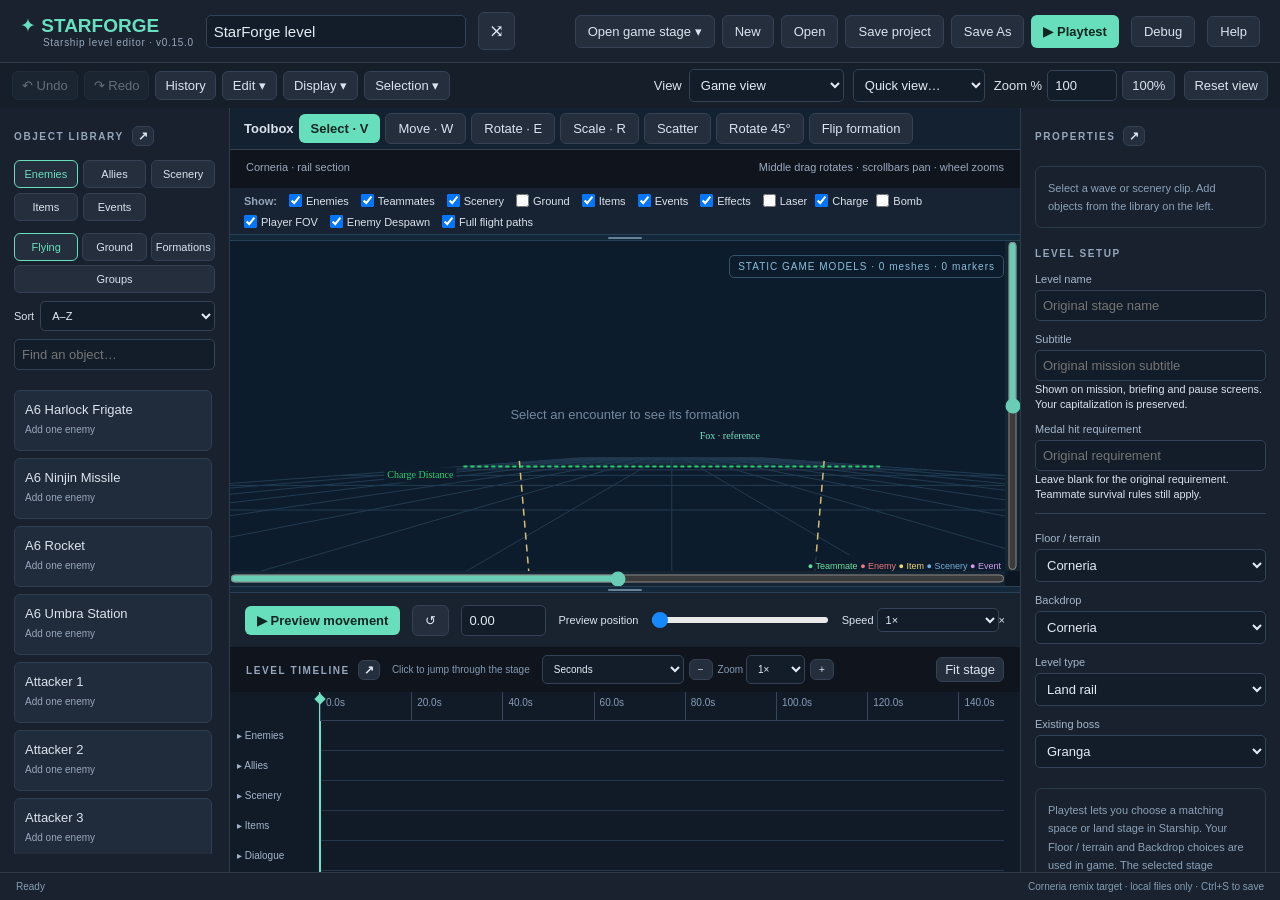
==== source/editor/index.html @ 27675268 "Publish StarForge v0.15.0 MIT editor source" ====
<!doctype html><html><head><script>if(location.pathname==='/')location.replace('native.html');</script><meta charset="utf-8"><title>StarForge · Starship Level Editor</title><link rel="stylesheet" href="style.css"><link rel="icon" type="image/x-icon" href="/StarForge.ico"></head><body>

<header><div class="brand">✦ <b>STARFORGE</b><span>Starship level editor · v0.10.0</span></div><input id="title" aria-label="Level name"><div class="actions"><button id="realStage">Open game stage</button><button id="new">New</button><button id="open">Open</button><button id="save">Save project</button><button id="export">Export to remix</button><button id="playtest" class="primary">▶ Playtest</button></div></header>

<div class="toolbar"><button id="undo">↶ Undo</button><button id="redo">↷ Redo</button><span class="divider"></span><button id="duplicate">Duplicate</button><button id="delete">Delete</button><label><input type="checkbox" id="snap" checked> Snap to grid</label><span class="spacer"></span><label>View <select id="view"><option value="game">Game view</option><option value="perspective">3D overview</option><option value="top">Top · X / forward</option><option value="side">Side · height / forward</option></select></label><button id="reset">Reset view</button></div>

<main><aside class="library"><h3>OBJECT LIBRARY</h3><div class="tabs"><button data-tab="enemy" class="active">Enemies</button><button data-tab="scenery">Scenery</button></div><input id="search" placeholder="Find an object…" aria-label="Search objects"><div id="palette"></div><div class="tip">Click an object to add it at the playhead.<br><br>Toggle Game models to see supported original meshes.</div></aside>

<section class="center"><div class="scenehead"><span id="sceneName">Corneria · rail section</span><span id="cameraInfo">Hold middle mouse button to look around · wheel to zoom</span></div><div class="viewport"><canvas id="scene"></canvas><div class="badge">PLACEMENT PREVIEW</div><div class="legend"><i class="enemy"></i> Enemy <i class="prop"></i> Scenery <i class="rail"></i> Flight corridor</div><div id="empty">Select an encounter to see its formation</div></div><div class="transport"><button id="play" class="primary">▶ Preview movement</button><button id="stop">↺</button><output id="time">00:00.0</output><input id="scrub" type="range" min="0" max="150" step="0.1"><label>Speed <select id="previewSpeed"><option value="0.5">0.5×</option><option value="1" selected>1×</option><option value="2">2×</option><option value="0.375">Landmaster cruise</option><option value="0.5">Blue Marine cruise</option></select>×</label></div><div class="timelinehead"><h3>LEVEL TIMELINE</h3><span>Click to scrub · drag a clip to change its start</span><button id="fit">Fit 150s</button></div><div id="timeline"><div id="ruler"></div><div class="lane"><label>Waves</label><div id="waves" class="track"></div></div><div class="lane"><label>Scenery</label><div id="props" class="track"></div></div><div id="playhead"></div></div></section>

<aside class="inspector"><h3>PROPERTIES</h3><div id="inspector"></div><section id="levelProperties"><h3>LEVEL SETUP</h3><div id="environment"></div><h3>LEVEL CHECKS</h3><div id="checks"></div><div class="tip">Preview approximates placement and motion. Collision, damage, scoring and boss behavior must be tested in Starship.</div></section></aside></main>

<footer><span id="status">Ready</span><span>Corneria remix target · local files only · Ctrl+S to save</span></footer><input type="file" id="file" accept=".starlevel,.json" hidden><script src="generated/game-data.js"></script><script src="config.js"></script><script src="session-debug.js"></script><script src="history-tools.js"></script><script src="group-tools.js"></script><script src="model-preview.js"></script><script src="sample.js"></script><script src="dialogue.js"></script><script src="music-library.js"></script><script src="path-tools.js"></script><script src="native-motion.js"></script><script src="app.js"></script><script src="features.js"></script><script src="remix-timeline.js"></script></body></html>
---- source/editor/style.css ----
*{box-sizing:border-box}body{margin:0;background:#10151d;color:#dce3ee;font:13px 'Segoe UI',sans-serif;height:100vh;overflow:hidden}button,input,select{font:inherit}button{background:#242e3d;color:#dce3ee;border:1px solid #354155;border-radius:6px;padding:7px 12px;cursor:pointer}button:hover{background:#33435b}button:disabled{opacity:.4;cursor:default}button.primary{background:#67dfbc;color:#0d2720;border:0;font-weight:600}input,select{background:#131d29;color:#e5ebf4;border:1px solid #344255;border-radius:5px;padding:7px;min-width:0}header{height:62px;background:#19222e;border-bottom:1px solid #303b4a;display:flex;align-items:center;gap:24px;padding:12px 20px}.brand{color:#68dfbf;font-size:19px;white-space:nowrap}.brand span{display:block;font-size:10px;color:#97a7bb;margin-left:23px;letter-spacing:.7px}header>input{width:260px;font-size:15px}.actions{display:flex;gap:7px;margin-left:auto}.toolbar{height:48px;display:flex;gap:8px;align-items:center;padding:8px 16px;background:#151e29}.toolbar label{display:flex;align-items:center;gap:7px;margin:0 8px}.divider{border-left:1px solid #3a4759;height:24px;margin:0 6px}.spacer{flex:1}main{display:grid;grid-template-columns:230px minmax(400px,1fr) 260px;height:calc(100vh - 138px)}aside{background:#18212d;padding:18px 14px;overflow:auto}.library{border-right:1px solid #303b4a}.inspector{border-left:1px solid #303b4a}h3{font-size:10px;letter-spacing:1.6px;color:#95a6bd;margin:0 0 14px}.tabs{display:flex;gap:5px;margin-bottom:12px}.tabs button{flex:1}.tabs button.active{border-color:#68dfbf;color:#68dfbf}.library input{width:100%;margin-bottom:12px}.paletteItem{width:100%;text-align:left;margin:3px 0;padding:11px 9px;display:flex;gap:10px;background:#202c3b;border:1px solid #303e50}.paletteItem .glyph{font-size:20px;color:#ef9d72;width:24px}.paletteItem small{display:block;color:#98a8bd;font-size:10px;margin-top:4px}.tip{font-size:11px;color:#8da1b9;line-height:1.65;margin:20px 0;padding:12px;border:1px solid #2d3b4c;border-radius:7px}.center{display:flex;flex-direction:column;min-height:0}.scenehead{height:38px;padding:11px 16px;display:flex;justify-content:space-between;color:#97a8be;font-size:11px}.viewport{position:relative;flex:1;min-height:160px;overflow:hidden;background:#0c1522}canvas{width:100%;height:100%;display:block;cursor:grab}.badge{position:absolute;top:14px;left:16px;padding:5px 8px;border:1px solid #365369;border-radius:5px;font-size:10px;color:#89bdd8;letter-spacing:1px;pointer-events:none}.legend{position:absolute;bottom:16px;left:18px;font-size:10px;color:#9aadc6;pointer-events:none}.legend i{display:inline-block;width:8px;height:8px;border-radius:2px;margin:0 4px 0 12px}.enemy{background:#f5a273}.prop{background:#6da7db}.rail{background:#68dfbf}#empty{position:absolute;top:48%;width:100%;text-align:center;color:#74899f;pointer-events:none}.transport{height:54px;display:flex;align-items:center;gap:12px;padding:10px 15px;background:#192330}.transport input{flex:1}.transport output{font-family:Consolas;font-size:16px;width:78px}.transport label{white-space:nowrap;font-size:11px}.transport select{padding:4px}.timelinehead{height:37px;display:flex;align-items:center;gap:12px;padding:8px 16px}.timelinehead h3{margin:0}.timelinehead span{color:#8399b2;font-size:10px}.timelinehead button{margin-left:auto;padding:4px 8px}#timeline{height:155px;position:relative;background:#111b27;overflow:hidden;padding-left:68px}#ruler{height:29px;border-bottom:1px solid #314055;position:relative}.tick{position:absolute;font-size:10px;color:#899db8;border-left:1px solid #35475d;height:100%;padding:5px}.lane{height:55px;border-bottom:1px solid #26374b}.lane>label{position:absolute;left:8px;margin-top:16px;font-size:11px;color:#879db7}.track{position:relative;height:100%}.clip{position:absolute;top:5px;height:42px;min-width:7px;border-radius:4px;background:#86513d;border:1px solid #d78d62;padding:5px;font-size:9px;overflow:hidden;white-space:nowrap;cursor:ew-resize}.clip.propClip{background:#284660;border-color:#508cb6}.clip.selected{outline:2px solid #69e3bf;z-index:3}.clip small{display:block;opacity:.8;margin-top:4px}#playhead{position:absolute;top:0;bottom:0;border-left:2px solid #70e2c3;pointer-events:none}#playhead:before{content:'';display:block;width:8px;height:8px;background:#70e2c3;transform:translateX(-5px) rotate(45deg)}.inspector label{display:block;color:#a4b5cb;font-size:11px;margin:12px 0 5px}.inspector input,.inspector select{width:100%}.row{display:flex;gap:7px}.row>div{flex:1;min-width:0}.inspector h3:not(:first-child){margin-top:28px}.check{font-size:11px;color:#8eacbf;line-height:1.5;margin:10px 0}.check.warn{color:#efb570}footer{height:28px;background:#19222e;border-top:1px solid #303b4a;display:flex;align-items:center;justify-content:space-between;padding:0 16px;color:#869cb5;font-size:10px}@media(max-width:1100px){main{grid-template-columns:190px minmax(300px,1fr) 220px}.brand span{display:none}.actions button{padding:7px}header{gap:10px}.timelinehead span{display:none}}

.toolbar{overflow-x:auto;flex-shrink:0}.toolbar>label{white-space:nowrap;flex-shrink:0}.toolbar>button{flex-shrink:0}

.visibilitybar{display:flex;flex-wrap:wrap;align-items:center;gap:8px 12px;padding:6px 14px;background:#172332;font-size:11px;flex-shrink:0}.visibilitybar label{display:flex;align-items:center;gap:4px;white-space:nowrap}.visibilitybar input{margin:0}.visibilitybar b{color:#95a6bd}

.fieldHelp{display:block;color:#8da1b9;font-size:10px;line-height:1.45;margin:5px 0 10px}

#timeline .lane{height:30px}#timeline .lane>label{margin-top:7px}#timeline .lane .clip{top:4px;height:22px;min-width:5px}

.dialogueEditor{padding:12px 0;border-bottom:1px solid #344255;margin-bottom:14px}.dialogueEditor textarea{width:100%;background:#131d29;color:#e5ebf4;border:1px solid #344255;border-radius:5px;padding:8px;font:12px Segoe UI;resize:vertical}

@media(max-height:850px){#timeline{height:170px!important;flex:0 0 170px}.scenehead{flex:0 0 32px}.transport{flex-shrink:0}.timelinehead{flex-shrink:0}}

canvas:focus{outline:none}

.timelineZoomControls{display:flex;align-items:center;gap:4px;white-space:nowrap}.timelineZoomControls label{display:flex;align-items:center;gap:4px;font-size:11px}.timelineZoomControls button{margin-left:0!important;padding:3px 9px!important}.timelineZoomControls select{padding:3px}.timelinehead{height:auto;min-height:37px;flex-wrap:wrap}.timelinehead>span:not(.timelineZoomControls){font-size:10px}

#timeline .lane>label{z-index:4;background:#111b27;width:82px;height:29px;margin-top:0;padding-top:8px;font-size:10px}

#timeline .lane>label{padding-top:0}.laneToggle{font-size:10px;padding:7px 0;background:#111b27;border:0;width:82px;text-align:left;white-space:normal;color:#a4b5cb}.laneToggle:hover{color:#70e2c3;background:#1b2938}

.sceneryBadge{font-size:11px;line-height:1.5;padding:10px;border:1px solid #354155;border-radius:5px;margin:10px 0}.sceneryLegend{font-size:11px;line-height:1.4;margin-top:14px}.sceneryLegend small{color:#9aadc6}.legend{max-width:95%;font-size:9px}

.tabs{display:grid;grid-template-columns:repeat(3,minmax(0,1fr));gap:4px}.tabs button{min-width:0;padding:6px 3px;font-size:11px}.toolbar{overflow-x:auto}.transport{flex-wrap:wrap;height:auto;min-height:54px}.transport input[type=range]{min-width:80px}#debugPanel button{padding:5px 8px}

.library .tabs{flex-wrap:wrap;gap:5px}.library .tabs button{flex:1 1 calc(33.333% - 5px);min-width:0;padding:7px 4px}.library .paletteItem{display:block!important;padding:10px;margin:7px 0;width:100%;text-align:left;line-height:1.35}.library .paletteItem .glyph{display:none}.library .paletteItem small{display:block;margin:4px 0;color:#98a8bd;font-size:10px}.library .paletteItem b{font-size:12px}.library #search{margin-bottom:8px}.library .libraryCategories{margin-bottom:10px}.library .tabs:empty{display:none}

.transport output#time{display:none}.transport input[type="number"]{width:88px;flex:0 0 88px}

#playhead:before{margin-left:5px}

.libraryFamilyCard{padding:10px;margin:7px 0;border:1px solid #303e50;border-radius:6px;background:#202c3b}.libraryFamilyCard b{font-size:12px}.libraryFamilyCard label{display:block;font-size:10px;color:#a4b5cb;margin:7px 0 3px}.libraryFamilyCard select{width:100%;padding:6px}.libraryFamilyCard small{display:block;font-size:10px;color:#98a8bd;margin-top:4px}

/* Keep navigation controls visible while scrolling timeline layers/library cards. */
#ruler{position:sticky!important;top:0;z-index:40;background:#111b27}
#playhead::before{display:none!important}
.library{display:flex;flex-direction:column;overflow:hidden!important;min-height:0}
.libraryPinnedHeader{flex:none;background:#18212d;padding-bottom:5px;position:relative;z-index:6}
.libraryScrollBody{flex:1;min-height:0;overflow:auto;overscroll-behavior:contain;padding-right:3px}

#timeline .track .clip{white-space:nowrap;overflow:hidden;text-overflow:ellipsis;text-align:left;box-sizing:border-box;padding:0 4px!important}

#selectionMenu{position:relative}#selectionMenu .toolbarMenuPanel{min-width:255px}#selectionMenu .selectionTypes{border:1px solid #344255;border-radius:5px;padding:7px}#selectionMenu .selectionTypes summary{cursor:pointer;padding:3px}#selectionMenu .selectionTypes button{display:block;width:100%;text-align:left;margin-top:5px}
#timeline .clip.partialSelection{outline:2px dashed #70e5be;outline-offset:-2px}
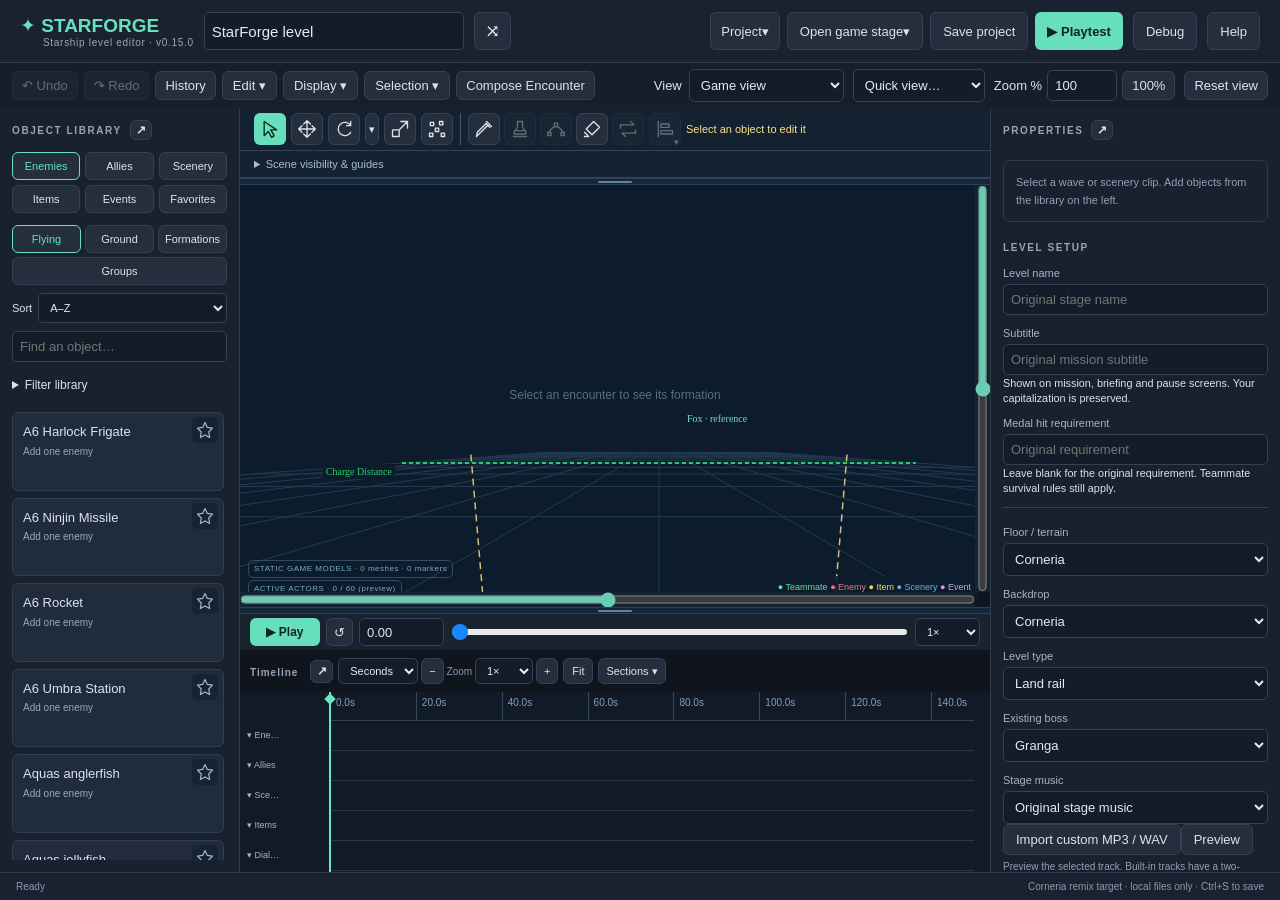
==== commit a44c8376: "Publish StarForge v0.28.1 MIT editor source" ====
--- a/source/editor/index.html
+++ b/source/editor/index.html
@@ -10,5 +10,5 @@
 
 <aside class="inspector"><h3>PROPERTIES</h3><div id="inspector"></div><section id="levelProperties"><h3>LEVEL SETUP</h3><div id="environment"></div><h3>LEVEL CHECKS</h3><div id="checks"></div><div class="tip">Preview approximates placement and motion. Collision, damage, scoring and boss behavior must be tested in Starship.</div></section></aside></main>
 
-<footer><span id="status">Ready</span><span>Corneria remix target · local files only · Ctrl+S to save</span></footer><input type="file" id="file" accept=".starlevel,.json" hidden><script src="generated/game-data.js"></script><script src="config.js"></script><script src="session-debug.js"></script><script src="history-tools.js"></script><script src="group-tools.js"></script><script src="model-preview.js"></script><script src="sample.js"></script><script src="dialogue.js"></script><script src="music-library.js"></script><script src="path-tools.js"></script><script src="native-motion.js"></script><script src="app.js"></script><script src="features.js"></script><script src="remix-timeline.js"></script></body></html>
+<footer><span id="status">Ready</span><span>Corneria remix target · local files only · Ctrl+S to save</span></footer><input type="file" id="file" accept=".starlevel,.json" hidden><script src="generated/game-data.js"></script><script src="config.js"></script><script src="session-debug.js"></script><script src="history-tools.js"></script><script src="group-tools.js"></script><script src="studio-tools.js"></script><script src="model-preview.js"></script><script src="sample.js"></script><script src="dialogue.js"></script><script src="music-library.js"></script><script src="path-tools.js"></script><script src="native-motion.js"></script><script src="app.js"></script><script src="features.js"></script><script src="remix-timeline.js"></script></body></html>
 
--- a/source/editor/style.css
+++ b/source/editor/style.css
@@ -43,3 +43,96 @@
 
 #selectionMenu{position:relative}#selectionMenu .toolbarMenuPanel{min-width:255px}#selectionMenu .selectionTypes{border:1px solid #344255;border-radius:5px;padding:7px}#selectionMenu .selectionTypes summary{cursor:pointer;padding:3px}#selectionMenu .selectionTypes button{display:block;width:100%;text-align:left;margin-top:5px}
 #timeline .clip.partialSelection{outline:2px dashed #70e5be;outline-offset:-2px}
+
+#playhead{z-index:45!important;pointer-events:none}
+
+/* Keep the playhead above the ruler within the timeline, below editor menus. */
+#timeline{isolation:isolate}
+
+/* Design workspaces share the mission, selection and existing full library. */
+.studioWorkspaces{display:flex;align-items:center;gap:6px;flex-wrap:wrap;padding:8px 12px;border-bottom:1px solid #344659;background:#182532;position:relative;z-index:12}
+.studioWorkspaces button[aria-pressed=true]{background:#65dcb9;color:#08252b;border-color:#65dcb9}
+.studioHint{color:#a9bdd0;font-size:12px;flex:1;min-width:180px}
+.studioSelection{font-size:11px;color:#ffe08a;max-width:300px;overflow:hidden;text-overflow:ellipsis;white-space:nowrap}
+.studioTools{position:relative}.studioTools summary{cursor:pointer;padding:8px;border:1px solid #344659;border-radius:5px}
+.studioTools .toolbarMenuPanel{min-width:220px;right:0;left:auto}.studioTools label{display:flex;align-items:center;gap:6px;padding:8px}
+.studioDialog{background:#172532;color:#e4edf5;border:1px solid #54768b;border-radius:8px;max-width:min(650px,90vw);max-height:85vh;overflow:auto;padding:20px}
+.studioDialog::backdrop{background:#0008}.studioDialog h2{font-size:21px;margin-top:0}.studioDialog p{line-height:1.5}
+.studioDialog fieldset{border:1px solid #344659;border-radius:5px;margin:12px 0;padding:12px;display:flex;gap:6px;flex-wrap:wrap}.studioDialog legend{font-weight:600}.studioDialog fieldset label{display:grid;gap:4px;max-width:110px}.studioDialog input{max-width:100%;box-sizing:border-box}.studioDialog form{display:flex;gap:8px;margin-bottom:12px}.studioDialog [role=alert]{color:#ffaaa9}
+
+.studioWorkspaces{flex-shrink:0}.studioActions{display:inline-flex;gap:5px}.studioDialog form.studioComposer{display:grid;grid-template-columns:repeat(2,minmax(0,1fr));align-items:end}.studioComposer label{display:grid;gap:5px}.studioDialog small{display:block;line-height:1.5;color:#adc0d2}.studioDialog [role=alert]:empty{display:none}
+
+.studioPlacementBar{display:flex;gap:6px;align-items:center;flex-wrap:wrap;padding:8px 12px;background:#203b3b;border-bottom:1px solid #65dcb9;flex-shrink:0}.studioPlacementBar span{flex:1}.studioPlacementBar label{display:flex;align-items:center;gap:5px}.studioPlacementBar button[aria-pressed=true]{border-color:#65dcb9;color:#65dcb9}
+
+.studioObjectRow{display:grid;grid-template-columns:minmax(150px,1fr) auto auto;gap:5px;margin:5px 0}.studioObjectRow button:first-child{text-align:left;overflow:hidden;text-overflow:ellipsis;white-space:nowrap}.studioLockedNote{color:#ffe08a}
+
+.studioDialog .studioComposer{display:grid;grid-template-columns:repeat(2,minmax(0,1fr));gap:9px;margin:12px 0}.studioDialog .studioComposer label{display:grid;gap:4px}.studioDialog>select,.studioDialog>input{max-width:100%}
+
+.studioSharedProperties>select{margin:8px 0}.studioSharedProperties small{display:block;line-height:1.5}.studioSharedProperties>label,.studioSharedProperties details>label{margin:8px 0}.studioSharedProperties label:has(input[type=checkbox]){display:flex;align-items:center;gap:7px}.studioSharedProperties input[type=checkbox]{width:auto}.studioSharedProperties details{margin:10px 0}.studioSharedProperties button{margin-top:8px}.studioSharedProperties [role=alert]{color:#ffaaa9}
+
+.studioMotionSummary{margin:8px 0;padding:8px;color:#c4dfdb}.studioOriginalMotion{margin:12px 0}.studioOriginalMotion>summary{font-size:12px;color:#a8c2d5}
+
+.studioPlacing .workspaceTools{display:none!important}
+.studioLibraryFilters{margin:8px 0;font-size:12px}.studioLibraryFilters>div{display:grid;gap:6px;padding:8px 0}.studioLibraryFilters label{display:grid;gap:3px}.studioLibraryFilters select{width:100%}.studioLibraryFilters output{display:block;color:#a4b9cf;margin:5px 0}#palette [hidden]{display:none!important}
+.studioTools .toolbarMenuPanel{max-height:min(650px,70vh);overflow-y:auto}.studioToolHeading{display:block;padding:9px 5px 4px;color:#a7c5dc;font-size:12px}.studioWarning{color:#ffd090}.studioPointFeedback{font-size:12px;color:#ffe28a;border-left:1px solid #54768b;padding-left:7px}.studioPlacing .workspaceTools{display:none!important}
+.studioPlacing .workspaceUpperPanel{display:none!important}.studioPlacing .studioHint,.studioPlacing .studioSelection,.studioPlacing .studioActions,.studioPlacing .studioTools{display:none!important}.studioPlacing .studioWorkspaces{padding-top:5px;padding-bottom:5px}
+.studioDialog>details>label{display:grid;grid-template-columns:minmax(180px,1fr) minmax(90px,140px);gap:8px;align-items:center;margin:9px 0}.studioDialog>details>summary{cursor:pointer;padding:9px 0;font-weight:600}
+.studioHint{min-width:100px}.studioSceneContext{max-width:100%;font-size:11px}.studioSceneContext>summary{display:flex;align-items:center;gap:5px;padding:5px 7px;background:transparent;border-color:transparent}.studioSceneContext #sceneName{overflow:hidden;text-overflow:ellipsis;white-space:nowrap;min-width:0}.studioSceneContext .toolbarMenuPanel{min-width:230px;font-size:12px;white-space:normal}.studioSceneContext #cameraInfo{display:block;line-height:1.5}.studioSceneContext .toolbarMenuPanel label{display:flex;align-items:center;gap:6px}.studioSceneContext .toolbarMenuPanel select{min-width:0;max-width:100%}
+.libraryFavoriteStar{display:flex!important;align-items:center;justify-content:center;box-sizing:border-box;padding:0!important;line-height:0!important}.libraryFavoriteStar>svg{display:block;width:18px;height:18px;flex:none;overflow:visible;fill:none;stroke:currentColor;stroke-width:1.6;stroke-linejoin:round}.libraryFavoriteStar.isFavorite>svg{fill:currentColor}
+
+.studioWindowTitle{display:flex;align-items:center;justify-content:space-between;gap:16px;position:sticky;top:-21px;background:#192937;z-index:5;padding:8px 0;margin-bottom:12px}.studioWindowTitle h2{margin:0;font-size:21px}.studioWindowTitle>div{display:flex;gap:5px}.studioWindowTitle button{width:34px;height:30px;padding:0;font-size:22px;line-height:1}.studioWindowTitle button:last-child:hover{background:#a33b49}.studioLegacyClose{display:none!important}.studioWindowRestore{position:fixed;bottom:32px;right:20px;z-index:200;box-shadow:0 3px 12px #0008;border-color:#70e5be}
+
+.timelinehead{flex-wrap:wrap}.studioTimelineSections{display:flex;gap:6px;align-items:center;flex-basis:100%;margin:0;min-width:0}.studioTimelineSections input{min-width:100px;width:150px;flex:1}.studioTimelineSections select{min-width:100px;max-width:45%;flex:1}.studioTimelineSections button{white-space:nowrap;padding:5px 8px}
+
+.studioToolOpen main{grid-template-columns:220px minmax(280px,1fr) 360px!important}.studioToolOpen main>.inspector{display:none!important}.studioSideDock{grid-column:3;grid-row:1;min-width:0;overflow:auto;background:#192937;border-left:1px solid #344659;padding:12px}.studioSideDock[hidden],.studioTimelineDock[hidden]{display:none}.studioSideDock .studioDialog,.studioTimelineDock .studioDialog{position:static;margin:0;width:100%;min-width:0;max-width:100%;height:auto;max-height:none;box-sizing:border-box;border:0;padding:0;box-shadow:none;overflow:visible}.studioSideDock .studioDialog form.studioComposer,.studioSideDock .studioDialog .studioComposer{grid-template-columns:1fr}.studioSideDock .studioDialog fieldset{padding:9px}.studioSideDock .studioDialog>details>label{grid-template-columns:1fr}.studioTimelineDock{max-height:220px;min-height:100px;overflow:auto;padding:10px 14px;background:#192937;border-bottom:1px solid #344659;flex-shrink:0}.studioWindowTitle{top:-12px}.studioSideDock .studioDialog form{flex-wrap:wrap}.studioSideDock .studioDialog input{min-width:0}.studioTimelineSections{flex-wrap:wrap}@media(max-width:1000px){.studioToolOpen main{grid-template-columns:180px minmax(220px,1fr) 300px!important}}
+
+.studioToolIcons{display:inline-flex;align-items:center;gap:4px;border-left:1px solid #45576b;padding-left:7px;margin-left:2px;flex-wrap:wrap}.studioIconTool{width:32px;height:32px;box-sizing:border-box;padding:5px!important;display:inline-flex;align-items:center;justify-content:center}.studioIconTool svg{width:20px;height:20px;fill:none;stroke:currentColor;stroke-width:1.6;stroke-linejoin:round;stroke-linecap:round}.studioIconTool:disabled{opacity:.38;cursor:not-allowed}.studioIconTool:focus-visible{outline:2px solid #70e5be;outline-offset:2px}
+
+dialog article pre{overflow-x:auto;padding:14px;background:#0d1b28;border:1px solid #344659;border-radius:6px;line-height:1.65;color:#a7e8d9}dialog article table{width:100%;border-collapse:collapse}dialog article td,dialog article th{padding:8px;text-align:left;border:1px solid #344659;vertical-align:top}
+
+#selectionMenu .toolbarMenuPanel{max-height:70vh;overflow:auto}#studioAssemblies{max-width:290px;font-size:12px;line-height:1.5}#studioAssemblies form{display:flex;flex-wrap:wrap;gap:5px}#studioAssemblies input{width:100%;box-sizing:border-box;min-width:0}#studioAssemblies button{white-space:normal;margin-top:5px;width:100%}
+
+#studioArrange{width:290px;max-width:100%;font-size:12px;line-height:1.5}#studioArrange fieldset{border:1px solid #344659;border-radius:5px;padding:8px;margin:10px 0;display:flex;flex-wrap:wrap;gap:5px}#studioArrange input{width:65px;min-width:0}#studioArrange label{display:inline-flex;gap:3px!important}#selectionMenu summary[aria-disabled=true]{opacity:.4;cursor:not-allowed}
+
+.studioArrangeMenu .toolbarMenuPanel{max-height:65vh;overflow:auto;z-index:45}.workspaceTools{position:relative;z-index:10}.studioArrangeMenu summary{height:32px;box-sizing:border-box;display:flex;align-items:center;font-size:12px}
+
+.studioArrangeMenu summary[aria-disabled=true]{opacity:.4;cursor:not-allowed}
+
+/* Compact playback/timeline rows; menus float above scrolling containers. */
+.studioCompactTransport{padding:4px 10px!important;gap:6px!important;min-height:30px;flex-wrap:nowrap}.studioCompactTransport button,.studioCompactTransport select,.studioCompactTransport input[type=number]{height:28px!important;box-sizing:border-box;padding:3px 7px!important}.studioCompactTransport input[type=number]{width:74px!important;min-width:60px}.studioCompactTransport #scrub{min-width:50px;flex:1}.studioCompactTransport label{display:inline-flex;align-items:center;flex:none}.studioCompactTransport #previewSpeed{width:65px;max-width:90px}.studioCompactPlay{font-size:0!important;width:70px;flex:none}.studioCompactPlay:after{content:attr(data-compact-label);font-size:12px}.studioCompactTimeline{padding:4px 10px!important;gap:5px!important;min-height:30px;flex-wrap:wrap}.studioCompactTimeline h3{font-size:10px!important;letter-spacing:1px;margin:0!important;white-space:nowrap}.studioCompactTimeline button,.studioCompactTimeline select,.studioCompactTimeline>details>summary{height:26px!important;box-sizing:border-box;padding:3px 7px!important;font-size:11px}.studioCompactTimeline h3 button{height:23px!important;width:23px!important;padding:0!important}.studioCompactTimeline [aria-label="Timeline units"]{width:80px!important}.studioCompactTimeline [aria-label="Timeline zoom"]{width:58px!important}.studioCompactTimeline>span{gap:3px!important}.studioCompactTimeline #fit{margin-left:auto}.studioCompactTimeline .studioTimelineSections{display:flex;flex-direction:column;align-items:stretch;gap:7px;margin:0;flex-basis:auto}.studioCompactTimeline .studioTimelineSections input,.studioCompactTimeline .studioTimelineSections select{width:100%!important;max-width:100%;min-width:0;flex:none;height:30px!important}.studioFloatingMenu:popover-open{position:fixed!important;inset:auto;margin:0!important;box-sizing:border-box;min-width:0!important;max-width:calc(100vw - 16px);overflow:auto;z-index:200;padding:12px!important;color:#d9e4f2;background:#182637;border:1px solid #4c657d;border-radius:7px;box-shadow:0 6px 24px #0009}.studioFloatingMenu::backdrop{background:transparent;pointer-events:none}
+
+.studioEmbeddedFlight{font-size:12px;line-height:1.5;min-width:0}.studioEmbeddedFlight>summary{padding:9px 0;cursor:pointer;font-weight:600}.studioEmbeddedFlight fieldset{display:flex;flex-wrap:wrap;gap:5px;border:1px solid #344659;border-radius:5px;padding:8px;margin:10px 0}.studioEmbeddedFlight legend{font-weight:600}.studioEmbeddedFlight input[type=number]{max-width:120px;min-width:0}.studioEmbeddedFlight button{padding:5px 7px;font-size:11px}.studioEmbeddedFlight small{display:block;font-size:11px;color:#adc0d2}.studioEmbeddedFlight [role=alert]{color:#ffaaa9}.studioEmbeddedFlight [role=alert]:empty{display:none}.studioEmbeddedFlight>details label{display:grid;gap:4px;margin:7px 0}.studioEmbeddedFlight>label{display:block;margin:9px 0}
+
+.studioPathTimingMenu summary[aria-disabled=true]{opacity:.4;cursor:not-allowed}.studioCompactTimeline #fit{font-size:0!important}.studioCompactTimeline #fit:after{content:"Fit";font-size:11px}
+
+.studioArrangeMenu>summary.studioIconTool{width:32px;padding:5px!important;position:relative}.studioArrangeMenu>summary.studioIconTool:after{position:absolute;right:1px;bottom:-3px;font-size:9px}
+
+.studioCompactTimeline #fit{margin-left:0!important;display:inline-flex;align-items:center;justify-content:center;line-height:1!important;min-width:30px}.studioCompactTimeline #fit:after{line-height:1}.studioCompactTimeline .studioSectionsMenu>summary{display:flex;align-items:center;justify-content:center;gap:3px;line-height:1!important}.studioCompactTimeline .studioSectionsMenu>summary:after{line-height:1}.studioLayerSwitches{position:absolute;display:inline-flex;gap:2px;height:18px;z-index:6;background:#111b27}.studioLayerSwitches button{width:18px;height:18px;box-sizing:border-box;padding:1px!important;display:flex;align-items:center;justify-content:center;border:0;background:transparent;color:#8499ad;cursor:pointer}.studioLayerSwitches svg{width:15px;height:15px;fill:none;stroke:currentColor;stroke-width:1.7;stroke-linejoin:round;stroke-linecap:round}.studioLayerSwitches button:hover{background:#31485b;color:#d5ece8}.studioLayerSwitches button.isOn{color:#f1d783;background:#263b48}.studioLayerSwitches button.isMixed{color:#a8d4c9}.studioLayerSwitches button:focus-visible{outline:1px solid #70e5be}#timeline .laneToggle{width:42px!important;font-size:9px!important;overflow:hidden;text-overflow:ellipsis;white-space:nowrap!important}#timeline .lane>label{width:44px!important}
+
+#timeline .studioLaneCollapsed>.track{display:none!important}
+
+.studioCompactTransport>span{display:none!important}.studioCompactTimeline>span:not([style]),.studioCompactTimeline>span[hidden]{display:none!important}
+
+.studioRepeatNumeric{grid-column:1/-1}.studioRepeatNumeric>summary{cursor:pointer;padding:7px 0}.studioRepeatNumeric label{margin:7px 0}.studioRepeatNumeric input{width:100%}
+
+.studioRotationMenu>summary{height:32px;box-sizing:border-box;display:flex;align-items:center;justify-content:center;padding:3px!important;font-size:11px}.studioRotationMenu>summary:after{display:none}.studioRotationMenu .toolbarMenuPanel label{display:grid;gap:4px}.studioRotationMenu input,.studioRotationMenu select{max-width:100%;width:100%;box-sizing:border-box}.studioRotationMenu small{font-size:11px;line-height:1.5}.studioRotationMenu .toolbarMenuPanel>details>summary{cursor:pointer;padding:7px 0}.studioScatterPopup:popover-open{display:grid!important;gap:9px!important}.studioScatterPopup label{display:flex;align-items:center;gap:6px}.studioScatterPopup small{font-size:11px}#scatterOptions[popover]:not(:popover-open){display:none!important}
+
+.viewport .badge{left:8px!important;right:auto!important;top:auto!important;bottom:29px!important;font-size:8px!important;line-height:1.2;padding:3px 5px!important;letter-spacing:.5px!important;max-width:calc(100% - 16px);white-space:nowrap;overflow:hidden;text-overflow:ellipsis;pointer-events:none;opacity:.88}.viewport #activeActorCount{bottom:9px!important}
+
+.studioSideDock .studioEncounterComposer form.studioComposer{grid-template-columns:repeat(2,minmax(0,1fr))}.studioEncounterComposer .studioComposer>details,.studioEncounterComposer .studioComposer>button,.studioEncounterComposer .studioEncounterWide{grid-column:1/-1}.studioEncounterComposer .studioComposer input,.studioEncounterComposer .studioComposer select{width:100%;max-width:100%;min-width:0;box-sizing:border-box}.studioEncounterComposer .studioComposer details[open]{display:grid;grid-template-columns:repeat(2,minmax(0,1fr));gap:9px}.studioEncounterComposer .studioComposer details>summary{grid-column:1/-1;cursor:pointer}.studioEncounterComposer pre{white-space:pre-wrap;overflow-wrap:anywhere;font-size:11px;max-width:100%}.studioEncounterComposer label{min-width:0;font-size:11px}.studioEncounterComposer>label{display:grid;gap:6px}.studioEncounterComposer>p{font-size:12px;line-height:1.5}
+
+.studioGuidedComposer [hidden]{display:none!important}.studioComposerSteps{display:flex;gap:5px;margin:10px 0 16px}.studioComposerSteps button{flex:1;min-width:0;padding:7px 3px;font-size:11px}.studioComposerSteps [aria-current=step]{background:#65dcb9;color:#10232a;border-color:#65dcb9}.studioGuidedComposer h3{font-size:17px;line-height:1.3;margin:8px 0 12px}.studioGuidedComposer section>p{font-size:13px;line-height:1.5}.studioGuidedComposer section>button{width:100%;margin:8px 0}.studioGuidedComposer section>small{display:block;line-height:1.5}.studioGuidedComposer .studioComposerMessage{grid-column:1/-1;margin:8px 0;padding:10px;border:1px solid #425e73;border-radius:5px;background:#102231;line-height:1.5;font-size:13px;overflow-wrap:anywhere}.studioGuidedComposer .studioComposerMessage:empty{display:none}.studioGuidedComposer .studioComposerReviewActions{display:grid;grid-template-columns:1fr 1fr;gap:8px;margin:10px 0 18px}.studioGuidedComposer .studioComposerReviewActions button:first-child{grid-column:1/-1}.studioGuidedComposer section>label{display:grid;gap:7px;margin:14px 0}.studioGuidedComposer section>label input{width:100%;box-sizing:border-box}.studioGuidedComposer section>details{margin:14px 0}.studioGuidedComposer summary{cursor:pointer}.studioGuidedComposer .studioComposerAnchor{font-size:12px;color:#9ac5dc}.studioGuidedComposer .studioComposer details[open]{display:grid}.studioGuidedComposer .studioComposer details>small,.studioGuidedComposer .studioComposerAuto,.studioGuidedComposer .studioComposer details>button{grid-column:1/-1}.studioGuidedComposer .studioComposerAuto{display:flex!important;align-items:center;gap:8px}.studioGuidedComposer .studioComposerAuto input{width:auto!important}.studioGuidedComposer .studioComposerMessage~button{margin-top:4px}.studioGuidedComposer [aria-busy=true]{cursor:progress}
+
+.studioGuidedComposer h3{letter-spacing:0;text-transform:none}
+
+/* Quiet, non-interactive stage context; reserves no toolbar or workspace space. */
+.viewport>.studioSceneContext{position:absolute;right:22px;top:8px;max-width:calc(100% - 40px);display:flex;flex-direction:column;align-items:flex-end;gap:2px;font-size:10px;line-height:1.35;color:#91a6ba;pointer-events:none;text-shadow:0 1px 3px #08111c}.studioSceneContext #sceneName,.studioSceneContext #cameraInfo{display:block;max-width:100%;overflow:hidden;text-overflow:ellipsis;white-space:nowrap}.studioSceneContext #cameraInfo{font-size:9px;color:#8195a9}
+
+/* Stage context stays available to editor updates without visible workspace text. */
+.viewport>.studioSceneContext{display:none}
+
+.bombBlastControls{position:absolute;right:22px;top:8px;z-index:6;width:260px;max-width:calc(100% - 40px);padding:8px;background:#142433f2;border:1px solid #527085;border-radius:6px;color:#dce9f3;font-size:11px}.bombBlastControls[hidden],.bombBlastBody[hidden]{display:none!important}.bombBlastHead{display:flex;align-items:center;gap:4px}.bombBlastHead strong{flex:1}.bombBlastHead button{padding:1px 7px}.bombBlastFields{display:flex;gap:5px;margin:5px 0}.bombBlastFields label{flex:1;min-width:0}.bombBlastFields input{width:100%;padding:4px}.bombBlastBody small{display:block;color:#a9bfce;line-height:1.4;margin-top:5px}.bombCenterSelection{padding:4px 8px;width:100%}.bombBlastAge{display:flex;align-items:center;gap:5px;margin-top:7px}.bombBlastAge input{min-width:0;flex:1;padding:0}.bombBlastRadius,.bombBlastTargets{display:block;line-height:1.5}.bombBlastTargets{color:#ffe382}
+
+.bombBlastControls{max-height:calc(100% - 16px);overflow:auto}.bombBlastHead{position:sticky;top:0;background:#142433;z-index:1}
+
+.bombBlastControls{padding:0}.bombBlastHead{margin:0;top:0;padding:6px 8px}.bombBlastBody{padding:0 8px 8px}
